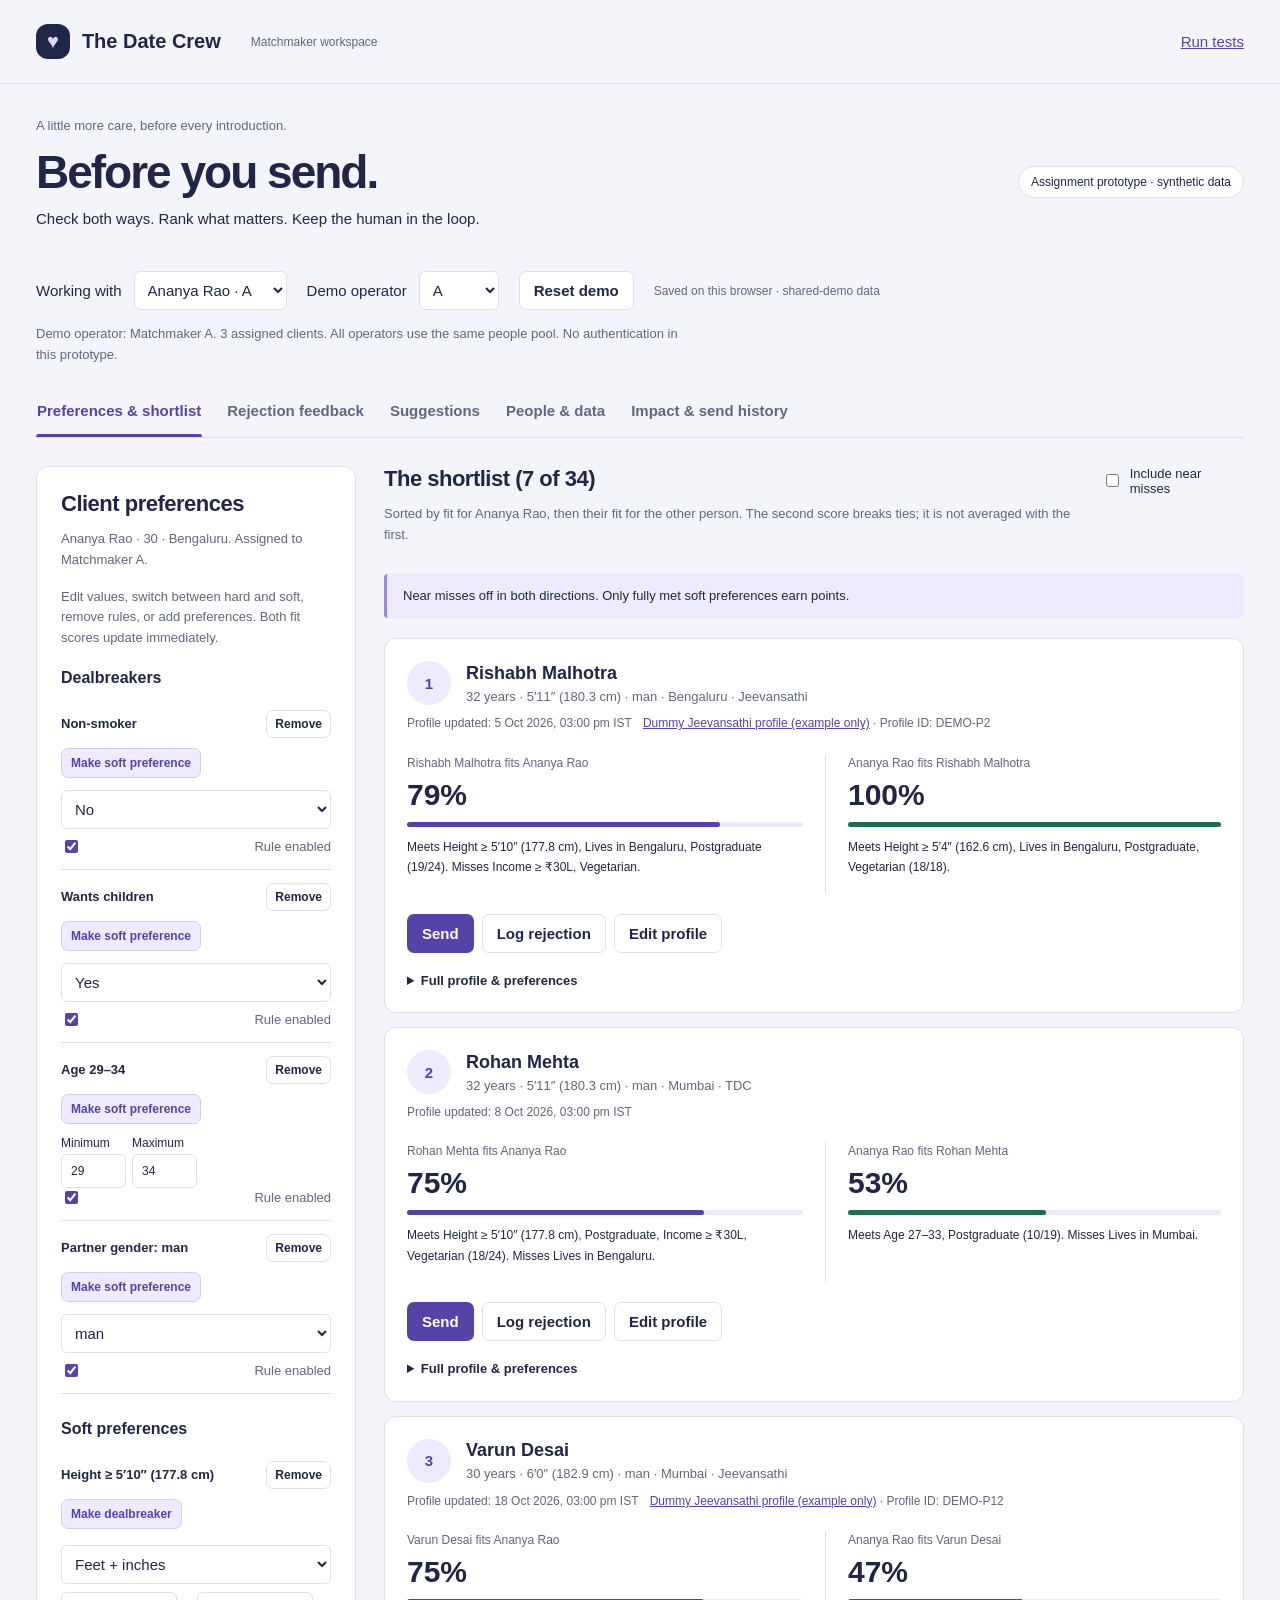
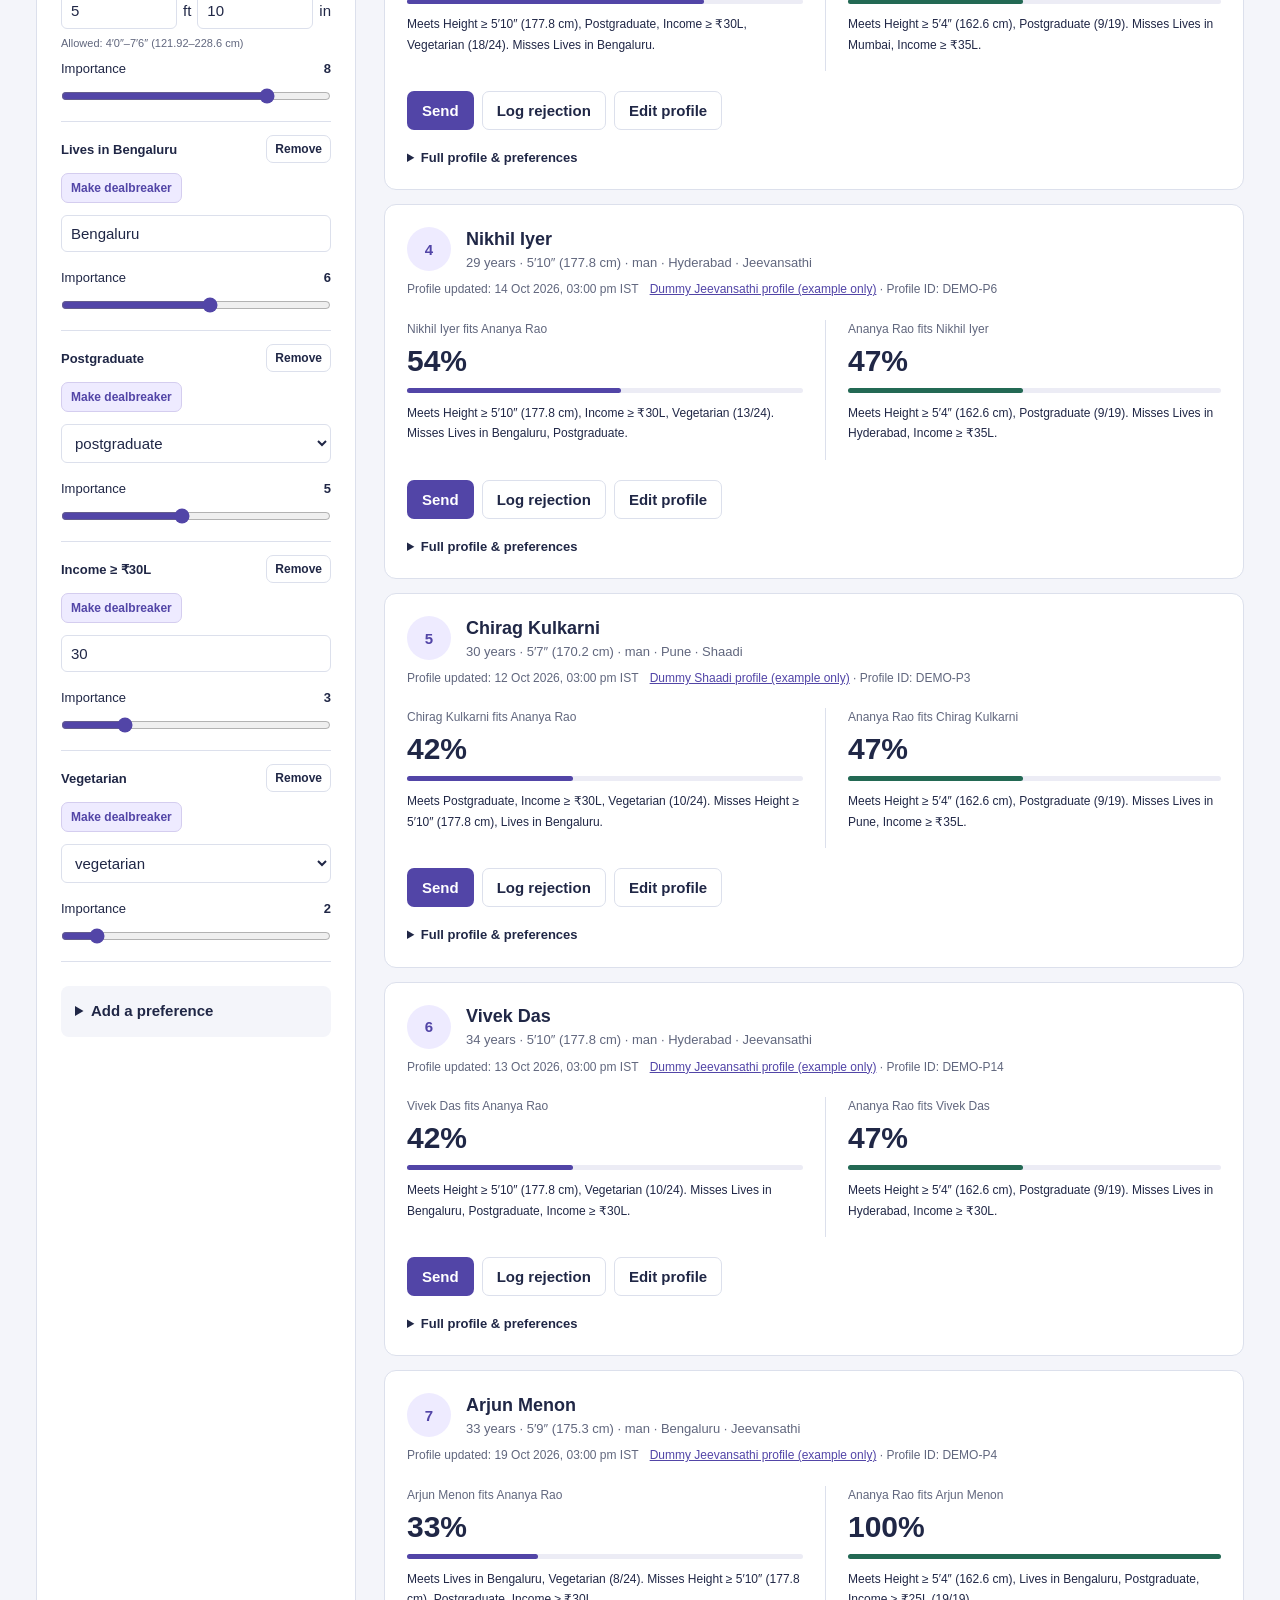
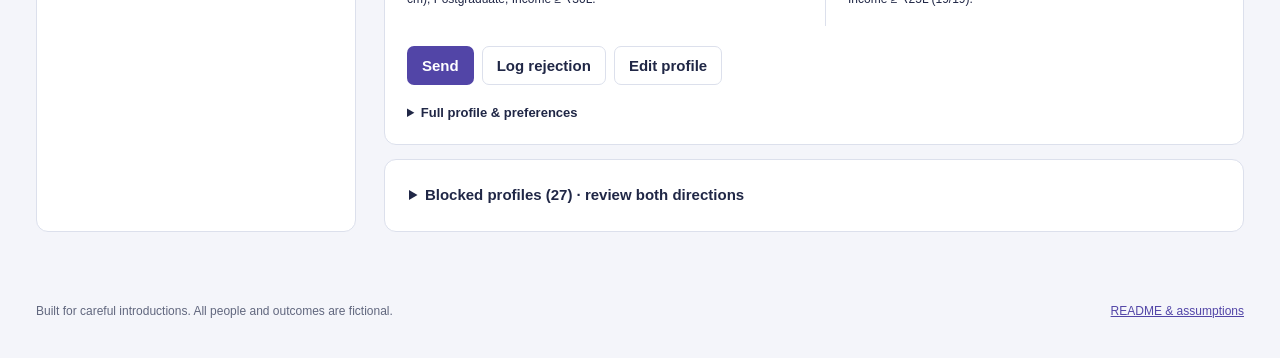
==== index.html @ 42a96f65 "Publish matchmaking prototype with complete mock dataset" ====
<!doctype html>
<html lang="en">
<head><meta charset="utf-8"><meta name="viewport" content="width=device-width, initial-scale=1"><meta name="description" content="A two-way preference checker for thoughtful matchmaking."><title>Before you send · The Date Crew</title><link rel="stylesheet" href="styles.css"><script defer src="data.js"></script><script defer src="app.js"></script></head>
<body>
<header><a class="brand" href="index.html"><span class="brand-icon">♥</span> The Date Crew <small>Matchmaker workspace</small></a><a href="tests.html">Run tests</a></header>
<main id="app">
<div class="heading"><div><p class="eyebrow">A little more care, before every introduction.</p><h1>Before you send.</h1><p>Check both ways. Rank what matters. Keep the human in the loop.</p></div><span class="pill">Assignment prototype · synthetic data</span></div>
<div class="toolbar"><label>Working with <select id="client"></select></label><label>Demo operator <select id="maker"><option>A</option><option>B</option></select></label><button id="reset" class="quiet">Reset demo</button><span id="storage-note"></span></div>
<p id="maker-context" class="muted"></p>
<nav aria-label="Workspace"><button data-tab="shortlist" aria-selected="true">Preferences & shortlist</button><button data-tab="feedback">Rejection feedback</button><button data-tab="suggestions">Suggestions <span id="suggestion-count"></span></button><button data-tab="people">People & data</button><button data-tab="impact">Impact & send history</button></nav>
<section id="shortlist" class="tab">
  <div class="workspace">
    <aside class="panel">
      <h2>Client preferences</h2><p id="client-profile" class="muted"></p>
      <p class="muted">Edit values, switch between hard and soft, remove rules, or add preferences. Both fit scores update immediately.</p>
      <div id="client-editor"></div>
    </aside>
    <div>
      <div class="list-heading"><div><h2>The shortlist <span id="eligible-count"></span></h2><p id="sort-note" class="muted"></p></div><label class="toggle"><input id="near" type="checkbox"> Include near misses</label></div>
      <p id="near-note" class="notice"></p>
      <div id="ranked"></div>
      <details class="panel" id="blocked"><summary id="blocked-title"></summary><div id="blocked-list"></div></details>
    </div>
  </div>
</section>
<section id="feedback" class="tab" hidden><div class="two-col"><div class="panel"><h2>Listen, then learn</h2><p>Log a rejection against an existing send, or as a standalone preference observation.</p><form id="feedback-form"><label>Candidate<select id="feedback-candidate"></select></label><label>Rejection feedback<textarea id="feedback-text" required maxlength="2000" rows="5" placeholder="e.g. He's not vegetarian, that really matters to me."></textarea></label><label>OpenAI API key (optional)<input id="api-key" type="password" autocomplete="off" spellcheck="false" placeholder="Leave blank for the offline classifier"></label><p class="muted">Held in this page’s memory only. Clear below when finished. With a key, feedback and stated rules are sent to OpenAI; no profile names are sent. Use a temporary demo key; production needs a server proxy.</p><button type="button" class="quiet" id="clear-key">Clear key</button><button id="classify" type="submit">Classify & log rejection</button></form><p id="feedback-status" role="status"></p></div><div class="panel"><h2>Classification result</h2><p id="classifier-method" class="muted">Offline rules are available without a key.</p><pre id="classification">Submit feedback to see its JSON classification.</pre><h3>Try the learning loop</h3><p>Ananya has two earlier diet objections. That evidence was previously reviewed and dismissed. Log “not vegetarian, food habits matter” for Rishabh Malhotra (assignment B) to reopen the suggestion with three observations, then approve it in Suggestions.</p><p>One rejection never changes a preference. Some clients reject profiles they later accept.</p><div id="recent-feedback"></div></div></div></section>
<section id="suggestions" class="tab" hidden><div class="section-heading"><h2>A suggestion, never an automatic change.</h2><p>At least two matched rejection observations are needed. Approval raises a weight by 3, capped at 10. A dismissed suggestion reopens only with new evidence.</p></div><div id="suggestion-list"></div><div class="panel"><h3>Review history</h3><div id="review-history"></div><p class="muted">Family background, attraction and vibe are never inferred into new rules. Discuss these with the client.</p></div></section>
<section id="people" class="tab" hidden>
  <div class="section-heading"><h2>One pool. Every person, in context.</h2><p>Explore all people, inspect their own preferences, or add a profile to the same pool used by the shortlist.</p></div>
  <details class="panel assumptions"><summary>Assignment assumptions & how ownership works</summary>
    <p>Assumption: TDC has one shared people database. Paying TDC clients have an assigned matchmaker. Other profiles are sourced from services such as Shaadi and Jeevansathi, or through referrals. Source tags in this prototype are fictional provenance; no website is scraped or connected.</p>
    <p>A client can also appear as a candidate for another client. A matchmaker owns a client relationship, not a separate candidate database. Historical sends record the operator who sent them, which may differ from the current assigned owner.</p>
    <p>The operator dropdown simulates staff context and attribution. It is not login or access control. This build shares data across its own screens and operators in one browser; separate devices need a real backend to share changes. Browser storage is optional and wrapped in error handling.</p>
    <p>Submission reminder: validate these assumptions with TDC. They are also recorded in the README.</p>
  </details>
  <div class="database-toolbar"><button data-open-profile="">Add person</button><button class="quiet" id="export-people">Export people JSON</button><label class="file-button">Import / update JSON<input type="file" id="import-people" accept="application/json,.json"></label></div>
  <p class="muted">Imports are validated in full, then added or updated by stable ID. Export includes profiles and preferences, never API keys or feedback.</p><p id="import-status" role="status"></p>
  <div class="database-filters"><label>Search people<input id="people-search" type="search" placeholder="Name, city or mother tongue"></label><label>Record type<select id="people-kind"><option value="">Everyone</option><option value="client">TDC clients</option><option value="sourced">Sourced profiles</option></select></label><label>Assigned matchmaker<select id="people-owner"><option value="">All owners</option><option>A</option><option>B</option></select></label><label>Profile source<select id="people-source"><option value="">All sources</option><option>TDC</option><option>Shaadi</option><option>Jeevansathi</option><option>Referral</option><option>Other</option></select></label></div>
  <p id="people-count" class="muted"></p><div id="people-list"></div>
</section>
<section id="impact" class="tab" hidden><div class="section-heading"><h2>Fewer avoidable introductions.</h2><p>The past 30 days, across all five clients. Replayed using the rules and profiles recorded at send time.</p></div><div id="impact-metrics"></div><div class="notice">Projection assumes the same accepted outcomes among retained sends, with no replacement sends. It is a change in the denominator, not evidence of new acceptances. Soft misses alone are not gate violations.</div><div id="maker-metrics" class="two-col"></div><details class="panel"><summary>Inspect the 200 historical sends</summary><div id="history"></div></details></section>
</main>
<dialog id="profile-dialog" aria-labelledby="profile-dialog-title">
  <div class="dialog-heading"><h2 id="profile-dialog-title">Add a person</h2><button type="button" class="quiet" data-close-dialog="profile-dialog" aria-label="Close profile editor">Close</button></div>
  <p class="muted">Use the person's stated information. Changes apply everywhere in this browser. Set TDC clients to source TDC and assign A or B; sourced profiles have no assigned owner.</p>
  <form id="profile-form"><div id="profile-fields" class="profile-form-grid"></div><p id="profile-errors" class="form-error" role="alert"></p><button>Save person</button><button type="button" class="quiet" data-close-dialog="profile-dialog">Cancel</button></form>
</dialog>
<dialog id="preference-dialog" aria-labelledby="preference-dialog-title">
  <div class="dialog-heading"><h2 id="preference-dialog-title">Preferences</h2><button class="quiet" data-close-dialog="preference-dialog">Done</button></div><p class="muted">These are this person's preferences about a partner. Changes save immediately. Missing soft preferences produce an unavailable fit score, never an assumed 100%.</p><div id="person-preference-editor"></div>
</dialog>
<dialog id="tier-dialog" aria-labelledby="tier-title">
  <h2 id="tier-title">Change preference tier</h2><p id="tier-rule"></p><p id="tier-effect"></p>
  <form id="tier-form"><label id="tier-weight-label">Importance when soft (1–10)<input id="tier-weight" type="number" min="1" max="10" step="1" value="5"></label><p id="tier-errors" class="form-error" role="alert"></p><button>Apply change</button><button type="button" class="quiet" data-close-dialog="tier-dialog">Cancel</button></form>
</dialog>
<dialog id="reset-dialog" aria-labelledby="reset-title"><h2 id="reset-title">Restore the demo data?</h2><p>This clears changes saved by this prototype in this browser, including added people and feedback. Export people first if you want to keep them.</p><button id="confirm-reset">Restore demo data</button><button class="quiet" data-close-dialog="reset-dialog">Cancel</button></dialog>
<div id="toast" role="status" aria-live="polite"></div><footer>Built for careful introductions. All people and outcomes are fictional. <a href="README.md">README & assumptions</a></footer>
</body></html>
---- styles.css ----
:root {
  --ink:#202746;
  --muted:#61677e;
  --paper:#f4f5fa;
  --line:#dce0ec;
  --accent:#5245a7;
  --lilac:#eeebff;
  --green:#236954;
  --red:#a33550;
  --white:#fff;
  font-family:"Avenir Next",Avenir,"Segoe UI",sans-serif;
  color:var(--ink);
  background:var(--paper);
  font-size:15px;
}
* {
  box-sizing:border-box;
}
body {
  margin:0;
}
header,main,footer {
  max-width:1400px;
  margin:auto;
}
header {
  display:flex;
  align-items:center;
  justify-content:space-between;
  padding:24px 36px;
  border-bottom:1px solid var(--line);
}
a {
  color:var(--accent);
}
.brand {
  color:var(--ink);
  text-decoration:none;
  font-weight:750;
  font-size:20px;
  display:flex;
  gap:12px;
  align-items:center;
}
.brand-icon {
  background:var(--ink);
  color:#ddd4ff;
  padding:6px 11px;
  border-radius:12px;
}
.brand small {
  font-size:12px;
  font-weight:500;
  color:var(--muted);
  margin-left:18px;
}
main {
  padding:32px 36px;
}
h1 {
  font-size:46px;
  letter-spacing:-2px;
  line-height:1.1;
  margin:10px 0;
}
h2 {
  font-size:22px;
  letter-spacing:-.5px;
  margin:0 0 12px;
}
h3 {
  font-size:16px;
  margin:26px 0 10px;
}
p {
  line-height:1.6;
  margin:8px 0 16px;
}
.heading {
  display:flex;
  align-items:center;
  justify-content:space-between;
  gap:24px;
}
.eyebrow,.muted {
  color:var(--muted);
  font-size:13px;
}
.eyebrow {
  margin:0;
}
.pill {
  display:inline-block;
  border:1px solid var(--line);
  border-radius:24px;
  padding:8px 12px;
  font-size:12px;
  white-space:nowrap;
  background:white;
}
.toolbar {
  display:flex;
  align-items:center;
  gap:20px;
  margin:24px 0;
}
.toolbar label {
  display:flex;
  align-items:center;
  gap:12px;
}
.toolbar select {
  min-width:80px;
}
button,input,select,textarea {
  font:inherit;
}
button {
  background:var(--accent);
  color:#fff;
  border:1px solid transparent;
  border-radius:7px;
  padding:10px 14px;
  cursor:pointer;
  font-weight:600;
}
button:hover {
  filter:brightness(.95);
}
button:disabled {
  opacity:.5;
  cursor:not-allowed;
}
.quiet {
  background:white;
  border-color:var(--line);
  color:var(--ink);
}
input,select,textarea {
  accent-color:var(--accent);
}
input:not([type=checkbox]):not([type=range]),select,textarea {
  border:1px solid var(--line);
  border-radius:6px;
  padding:9px;
  background:white;
  color:var(--ink);
  max-width:100%;
}
input[type=range] {
  width:100%;
  margin:12px 0 4px;
}
input[type=number] {
  width:80px;
}
textarea {
  resize:vertical;
  width:100%;
}
nav {
  display:flex;
  border-bottom:1px solid var(--line);
  margin-bottom:28px;
  gap:24px;
  overflow:auto;
}
nav button {
  background:transparent;
  border-radius:0;
  color:var(--muted);
  white-space:nowrap;
  padding:15px 0;
  border-bottom:3px solid transparent;
}
nav button[aria-selected=true] {
  color:var(--accent);
  border-bottom-color:var(--accent);
}
.workspace {
  display:grid;
  grid-template-columns:320px minmax(0,1fr);
  gap:28px;
}
.panel {
  background:white;
  border:1px solid var(--line);
  border-radius:12px;
  padding:24px;
  margin-bottom:20px;
}
.rule {
  padding:13px 0;
  border-bottom:1px solid var(--line);
}
.rule label {
  display:flex;
  gap:9px;
  align-items:center;
  justify-content:space-between;
}
.rule small {
  color:var(--muted);
}
.rule-values {
  display:flex;
  gap:6px;
  margin-top:9px;
}
.rule-values input,.rule-values select {
  min-width:0;
  width:100%;
}
aside h3:first-of-type {
  margin-top:20px;
}
.list-heading {
  display:flex;
  align-items:start;
  justify-content:space-between;
  gap:10px;
}
.toggle,.scope {
  display:flex;
  gap:8px;
  align-items:center;
  font-size:13px;
}
.scope {
  margin:18px 0;
}
.notice {
  background:var(--lilac);
  border-left:3px solid #9889da;
  border-radius:4px;
  padding:12px 16px;
  font-size:13px;
  line-height:1.6;
  margin:12px 0 20px;
}
.candidate {
  background:white;
  border:1px solid var(--line);
  border-radius:12px;
  padding:22px;
  margin-bottom:14px;
}
.candidate-top {
  display:flex;
  gap:15px;
  align-items:center;
}
.avatar {
  display:grid;
  place-items:center;
  background:var(--lilac);
  color:var(--accent);
  width:44px;
  height:44px;
  border-radius:50%;
  font-weight:700;
  flex-shrink:0;
}
.candidate h3 {
  margin:0 0 3px;
  font-size:18px;
}
.candidate .score {
  margin-left:auto;
  font-size:30px;
  font-weight:750;
  letter-spacing:-1px;
}
.candidate .score small {
  font-size:13px;
  color:var(--muted);
  letter-spacing:0;
}
.bar {
  height:5px;
  border-radius:3px;
  background:#ececf5;
  margin:16px 0;
}
.bar span {
  height:100%;
  display:block;
  background:var(--accent);
  border-radius:3px;
}
.explanation {
  font-size:14px;
}
.actions {
  display:flex;
  gap:8px;
  flex-wrap:wrap;
  align-items:center;
}
.blocked-row {
  border-top:1px solid var(--line);
  padding:15px 0;
}
.blocked-row p {
  color:var(--red);
  font-size:13px;
  margin:8px 0;
}
.two-col {
  display:grid;
  grid-template-columns:1fr 1fr;
  gap:24px;
}
.section-heading {
  max-width:800px;
  margin-bottom:24px;
}
form label {
  display:block;
  margin:18px 0 6px;
}
form label select,form label input {
  display:block;
  width:100%;
  margin-top:8px;
}
form button {
  margin-top:10px;
}
pre {
  white-space:pre-wrap;
  overflow-wrap:anywhere;
  background:var(--paper);
  padding:18px;
  font-size:13px;
  line-height:1.6;
  border-radius:6px;
}
.metrics {
  display:grid;
  grid-template-columns:repeat(4,1fr);
  gap:16px;
}
.metric {
  background:white;
  border:1px solid var(--line);
  border-radius:12px;
  padding:22px;
}
.metric strong {
  display:block;
  font-size:34px;
  letter-spacing:-1px;
  margin:10px 0;
}
.metric span {
  font-size:13px;
  color:var(--muted);
}
.good {
  color:var(--green);
}
.bad {
  color:var(--red);
}
summary {
  cursor:pointer;
  font-weight:650;
  line-height:1.5;
}
.history-row {
  padding:13px 0;
  border-bottom:1px solid var(--line);
  font-size:13px;
  line-height:1.7;
}
.history-row p {
  margin:3px 0;
  color:var(--muted);
}
.evidence {
  background:var(--paper);
  padding:12px;
  border-radius:5px;
  margin:10px 0;
}
footer {
  padding:20px 36px 40px;
  color:var(--muted);
  font-size:12px;
  display:flex;
  justify-content:space-between;
  gap:12px;
}
#toast {
  position:fixed;
  bottom:24px;
  left:50%;
  transform:translateX(-50%);
  background:var(--ink);
  color:white;
  padding:14px 22px;
  border-radius:8px;
  box-shadow:0 8px 30px #20274633;
  display:none;
  max-width:90vw;
  z-index:10;
}
#storage-note {
  font-size:12px;
  color:var(--muted);
}
:focus-visible {
  outline:3px solid #8d79d4;
  outline-offset:3px;
}
[hidden] {
  display:none!important;
}
.test-pass {
  color:var(--green);
}
.test-fail {
  color:var(--red);
}
@media(max-width:1000px) {
  .workspace {
    grid-template-columns:280px 1fr;
  }
  .heading .pill,.brand small {
    display:none;
  }
  .metrics {
    grid-template-columns:1fr 1fr;
  }
  .list-heading {
    display:block;
  }
}
@media(max-width:700px) {
  header {
    padding:18px;
  }
  .brand {
    font-size:17px;
  }
  main {
    padding:24px 16px;
  }
  h1 {
    font-size:36px;
  }
  .workspace,.two-col {
    grid-template-columns:1fr;
  }
  .toolbar {
    flex-wrap:wrap;
    gap:12px;
  }
  .toolbar label {
    font-size:13px;
  }
  nav {
    gap:20px;
  }
  .panel {
    padding:20px;
  }
  .candidate {
    padding:18px;
  }
  .metrics {
    gap:10px;
  }
  .metric {
    padding:16px;
  }
  .metric strong {
    font-size:28px;
  }
  footer {
    padding:20px 16px;
    display:block;
  }
  .candidate-top .muted {
    font-size:12px;
  }
  .actions button {
    flex:1;
  }
}

/* Shared people database and directional matching. */
.rule-heading, .dialog-heading {
  display: flex;
  align-items: center;
  justify-content: space-between;
  gap: 12px;
  margin-bottom: 10px;
}
.rule-heading strong { font-size: 13px; line-height: 1.5; }
.compact { padding: 6px 8px; font-size: 12px; }
.rule > input, .rule > select { width: 100%; margin-bottom: 8px; }
.rule-values label { display: block; font-size: 12px; }
.rule-values input { display: block; width: 100%; margin-top: 4px; }
.rule .weight-label { display: block; margin-top: 10px; font-size: 13px; }
.weight-label strong { float: right; }
.rule-builder { margin-top: 24px; padding: 14px; background: var(--paper); border-radius: 8px; }
.rule-builder label { margin-top: 12px; }
.rule-builder input, .rule-builder select { display: block; width: 100%; }
.fit-pair { display: grid; grid-template-columns: 1fr 1fr; gap: 22px; margin: 20px 0; }
.fit-panel { min-width: 0; }
.fit-panel > span { display: block; font-size: 12px; color: var(--muted); line-height: 1.5; }
.fit-panel > strong { display: block; font-size: 30px; margin-top: 6px; }
.fit-panel p { font-size: 12px; line-height: 1.7; }
.fit-panel .bar { margin: 10px 0; }
.fit-panel + .fit-panel { border-left: 1px solid var(--line); padding-left: 22px; }
.fit-panel + .fit-panel .bar span { background: var(--green); }
.candidate details { margin-top: 18px; font-size: 13px; }
.profile-facts { display: grid; grid-template-columns: repeat(3, 1fr); gap: 12px; }
.profile-facts div { min-width: 0; }
.profile-facts dt { color: var(--muted); font-size: 12px; }
.profile-facts dd { margin: 4px 0; font-size: 14px; overflow-wrap: anywhere; }
.database-toolbar, .database-filters { display: flex; align-items: end; gap: 12px; flex-wrap: wrap; }
.database-filters { margin-top: 24px; }
.database-filters label { flex: 1; min-width: 140px; font-size: 13px; }
.database-filters input, .database-filters select { display: block; width: 100%; margin-top: 8px; }
.file-button { position: relative; overflow: hidden; display: inline-block; border: 1px solid var(--line); background: white; border-radius: 7px; padding: 10px 14px; cursor: pointer; font-weight: 600; }
.file-button input { position: absolute; inset: 0; width: 100%; opacity: 0; cursor: pointer; }
.file-button:focus-within { outline: 3px solid #8d79d4; outline-offset: 3px; }
.person-row { background: white; border: 1px solid var(--line); padding: 22px; margin: 14px 0; border-radius: 10px; }
.person-row h3 { margin: 0; }
.person-row p { margin: 8px 0; }
.person-row details { margin-top: 14px; }
dialog { width: min(760px, calc(100% - 28px)); max-height: 90vh; padding: 28px; border: 1px solid var(--line); border-radius: 12px; color: var(--ink); }
dialog::backdrop { background: #20274677; }
.profile-form-grid { display: grid; grid-template-columns: 1fr 1fr; gap: 4px 20px; }
.form-error { color: var(--red); font-size: 13px; line-height: 1.6; }
#maker-context { margin: -10px 0 20px; max-width: 90ch; }
#people-list { max-width: 1100px; }
@media (max-width: 700px) {
  .fit-pair, .profile-form-grid { grid-template-columns: 1fr; }
  .fit-panel + .fit-panel { border-left: 0; border-top: 1px solid var(--line); padding: 16px 0 0; }
  .profile-facts { grid-template-columns: 1fr 1fr; }
  dialog { padding: 20px; }
  .database-toolbar > button, .database-toolbar .file-button { width: 100%; text-align: center; }
  .dialog-heading h2 { font-size: 20px; }
}

.tier-button {
  display: block;
  padding: 7px 9px;
  margin: 0 0 12px;
  border: 1px solid #d4cdef;
  background: var(--lilac);
  color: var(--accent);
  font-size: 12px;
}

.freshness { font-size: 12px; color: var(--muted); line-height: 1.7; overflow-wrap: anywhere; }
.freshness a { display: inline-block; margin-left: 8px; }

.height-control { display: block; width: 100%; }
.height-control > select { width: 100%; margin: 4px 0 8px; }
.height-control > span { display: flex; align-items: center; gap: 6px; }
.height-control input[type=number] { min-width: 0; width: 100%; }
.height-control small { display: block; font-size: 11px; line-height: 1.5; margin-top: 6px; color: var(--muted); }
.dummy-link-label { font-size: 13px; }
form .dummy-link-label input { display: inline-block; width: auto; margin: 0 6px 0 0; }
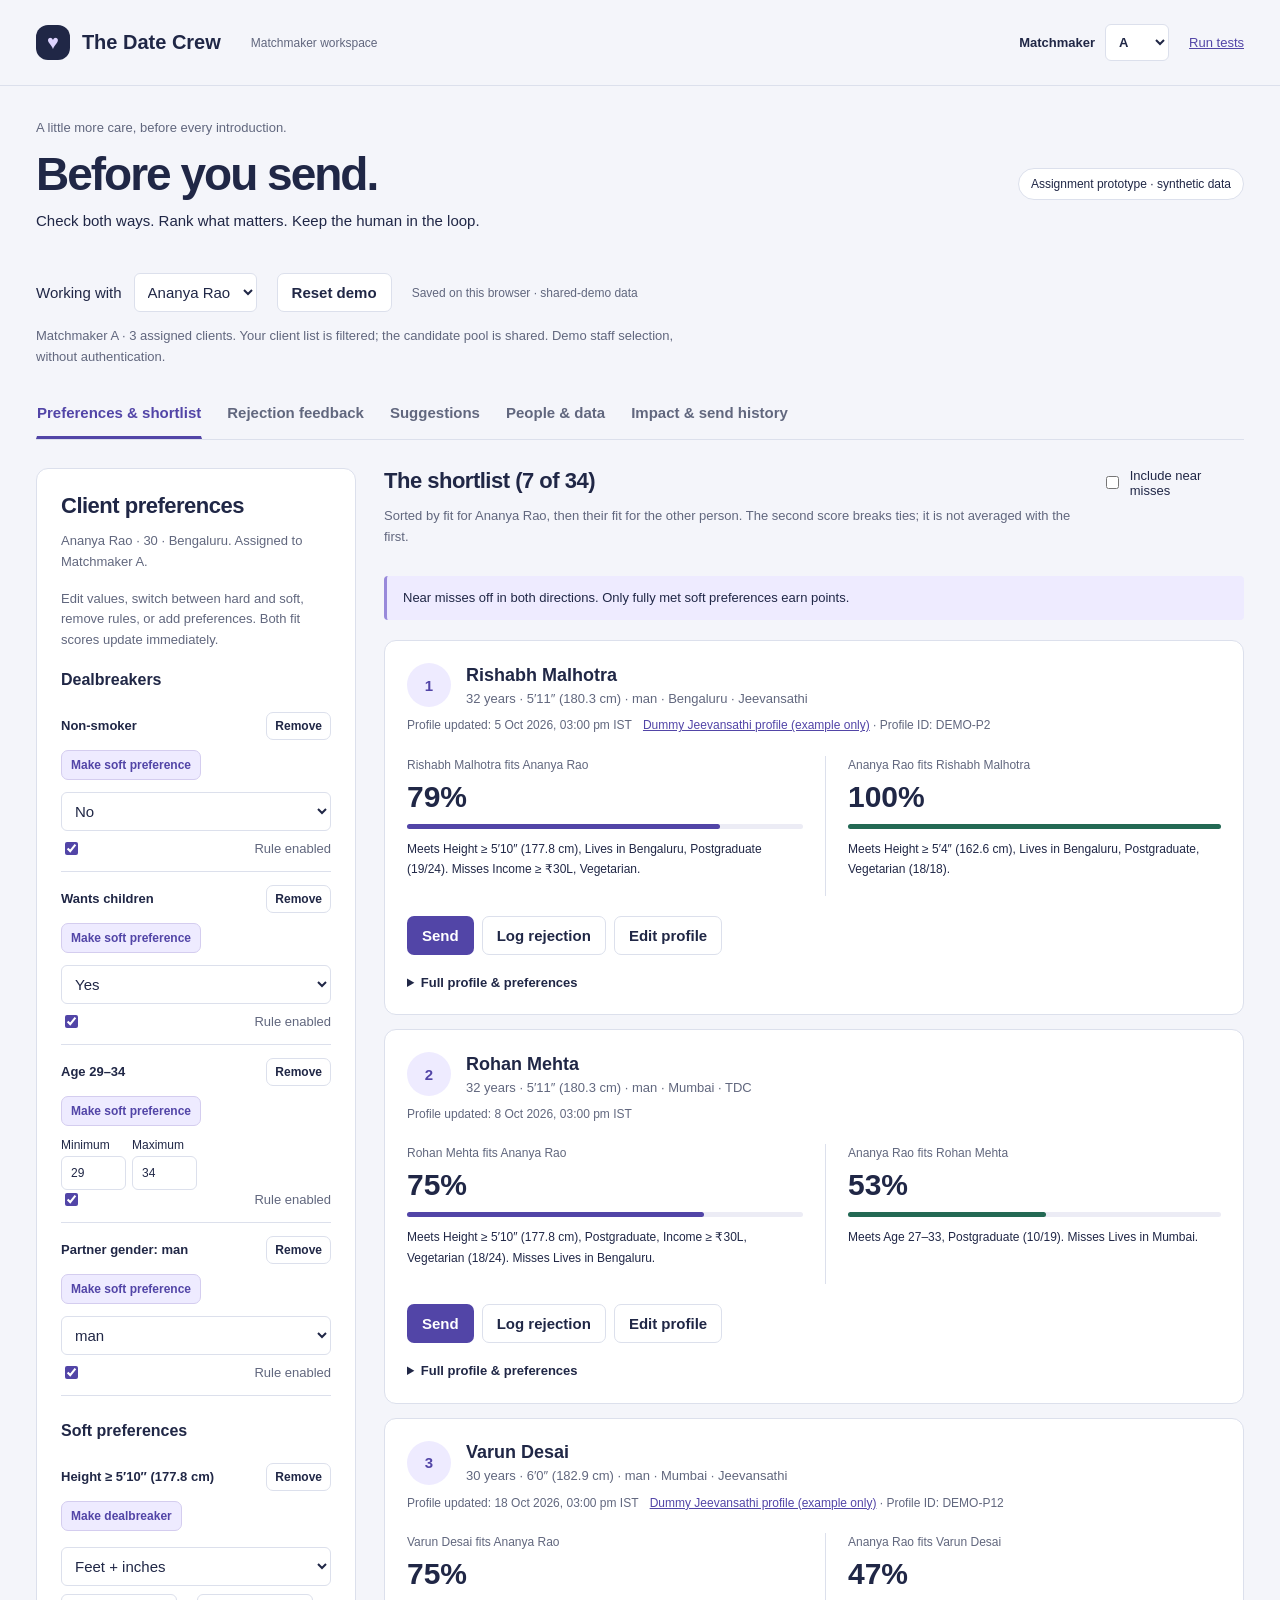
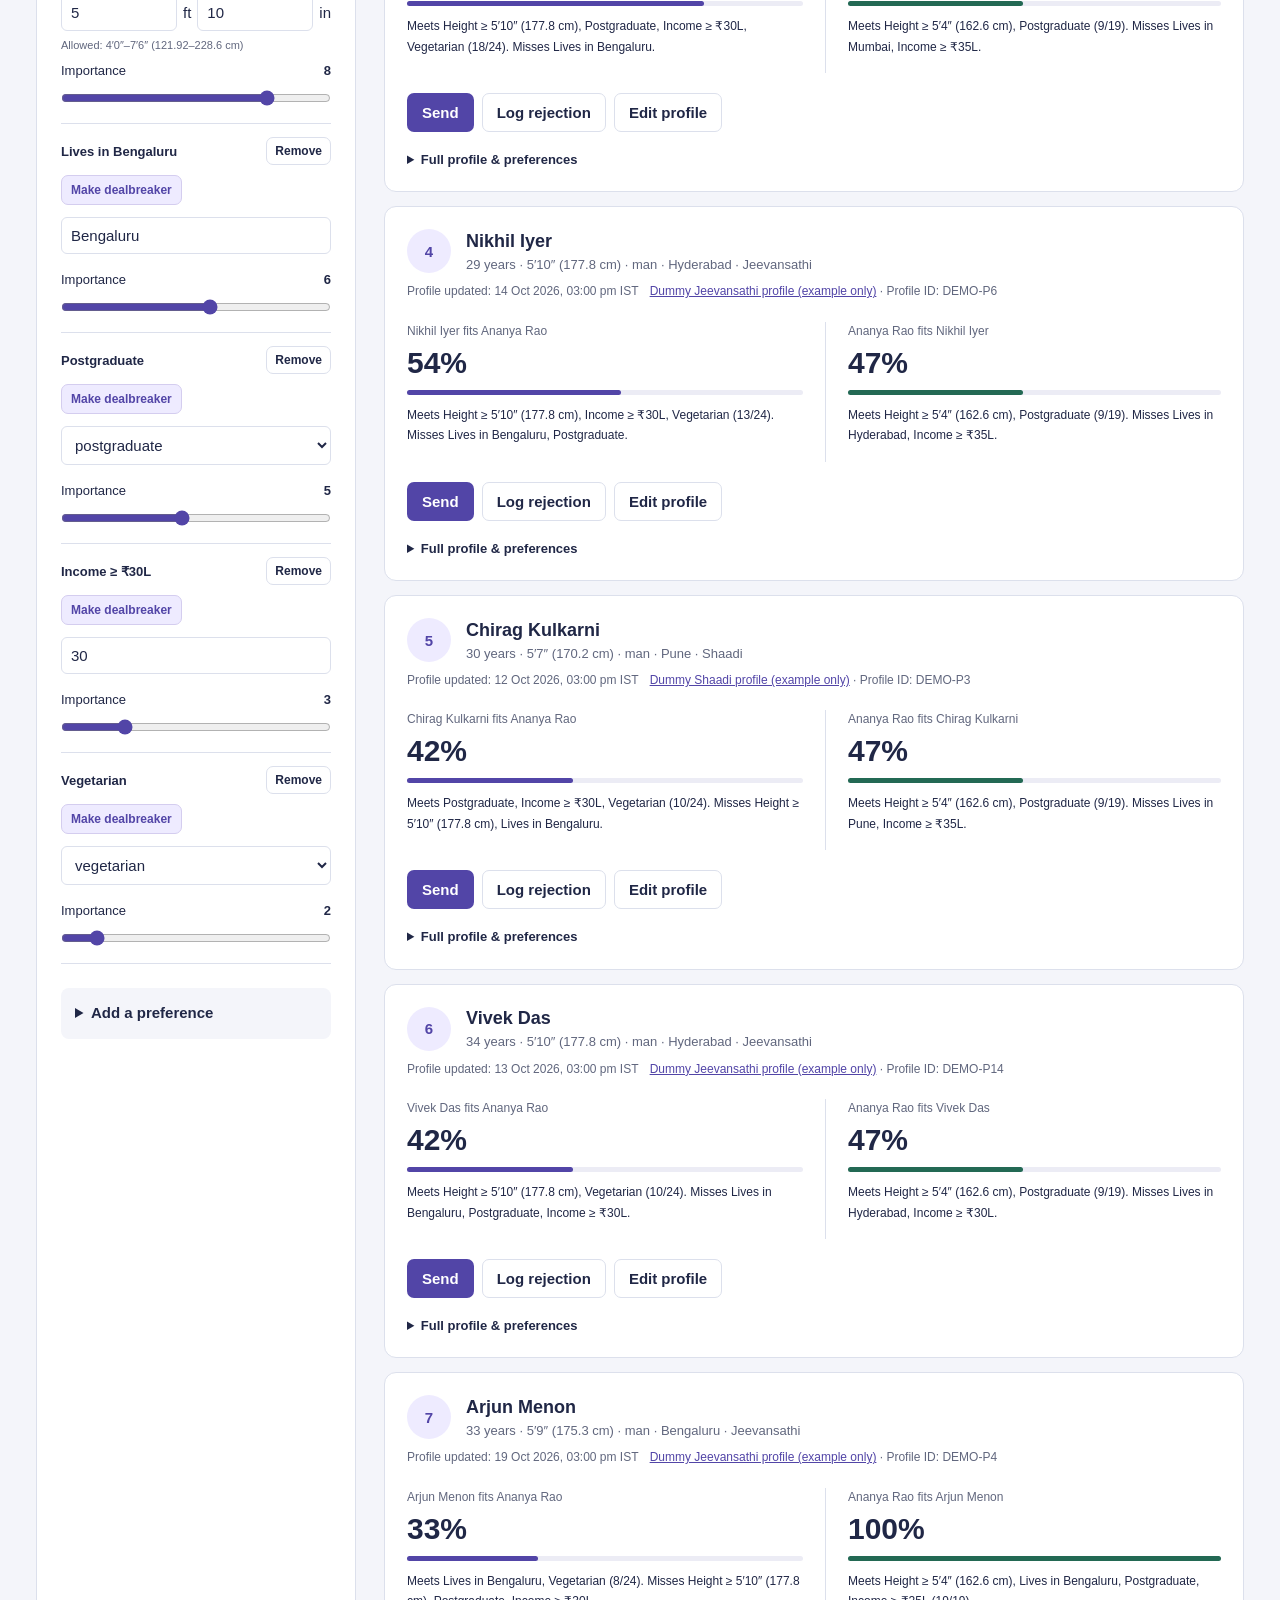
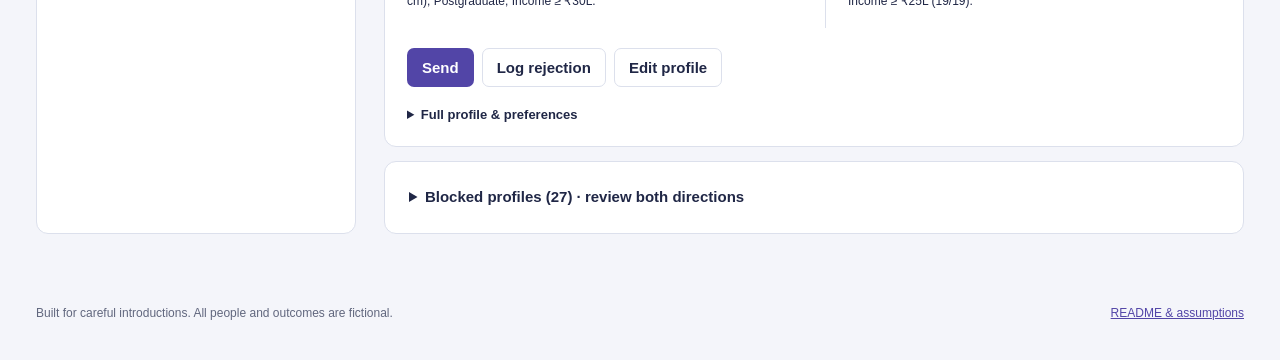
==== commit 47023cb7: "Move matchmaker selection into header and filter assigned clients" ====
--- a/index.html
+++ b/index.html
@@ -2,10 +2,10 @@
 <html lang="en">
 <head><meta charset="utf-8"><meta name="viewport" content="width=device-width, initial-scale=1"><meta name="description" content="A two-way preference checker for thoughtful matchmaking."><title>Before you send · The Date Crew</title><link rel="stylesheet" href="styles.css"><script defer src="data.js"></script><script defer src="app.js"></script></head>
 <body>
-<header><a class="brand" href="index.html"><span class="brand-icon">♥</span> The Date Crew <small>Matchmaker workspace</small></a><a href="tests.html">Run tests</a></header>
+<header><a class="brand" href="index.html"><span class="brand-icon">♥</span> The Date Crew <small>Matchmaker workspace</small></a><div class="header-actions"><label class="staff-selector">Matchmaker <select id="maker" aria-label="Current matchmaker"><option>A</option><option>B</option></select></label><a href="tests.html">Run tests</a></div></header>
 <main id="app">
 <div class="heading"><div><p class="eyebrow">A little more care, before every introduction.</p><h1>Before you send.</h1><p>Check both ways. Rank what matters. Keep the human in the loop.</p></div><span class="pill">Assignment prototype · synthetic data</span></div>
-<div class="toolbar"><label>Working with <select id="client"></select></label><label>Demo operator <select id="maker"><option>A</option><option>B</option></select></label><button id="reset" class="quiet">Reset demo</button><span id="storage-note"></span></div>
+<div class="toolbar"><label>Working with <select id="client"></select></label><button id="reset" class="quiet">Reset demo</button><span id="storage-note"></span></div>
 <p id="maker-context" class="muted"></p>
 <nav aria-label="Workspace"><button data-tab="shortlist" aria-selected="true">Preferences & shortlist</button><button data-tab="feedback">Rejection feedback</button><button data-tab="suggestions">Suggestions <span id="suggestion-count"></span></button><button data-tab="people">People & data</button><button data-tab="impact">Impact & send history</button></nav>
 <section id="shortlist" class="tab">
--- a/styles.css
+++ b/styles.css
@@ -567,3 +567,14 @@
 .height-control small { display: block; font-size: 11px; line-height: 1.5; margin-top: 6px; color: var(--muted); }
 .dummy-link-label { font-size: 13px; }
 form .dummy-link-label input { display: inline-block; width: auto; margin: 0 6px 0 0; }
+
+.header-actions { display: flex; gap: 20px; align-items: center; }
+.staff-selector { display: flex; gap: 10px; align-items: center; font-size: 13px; font-weight: 600; }
+.staff-selector select { min-width: 64px; }
+.header-actions > a { font-size: 13px; white-space: nowrap; }
+@media (max-width: 700px) {
+  header { flex-wrap: wrap; gap: 14px; }
+  .header-actions { margin-left: auto; gap: 12px; }
+  .staff-selector { gap: 6px; font-size: 12px; }
+  .header-actions > a { font-size: 12px; }
+}
